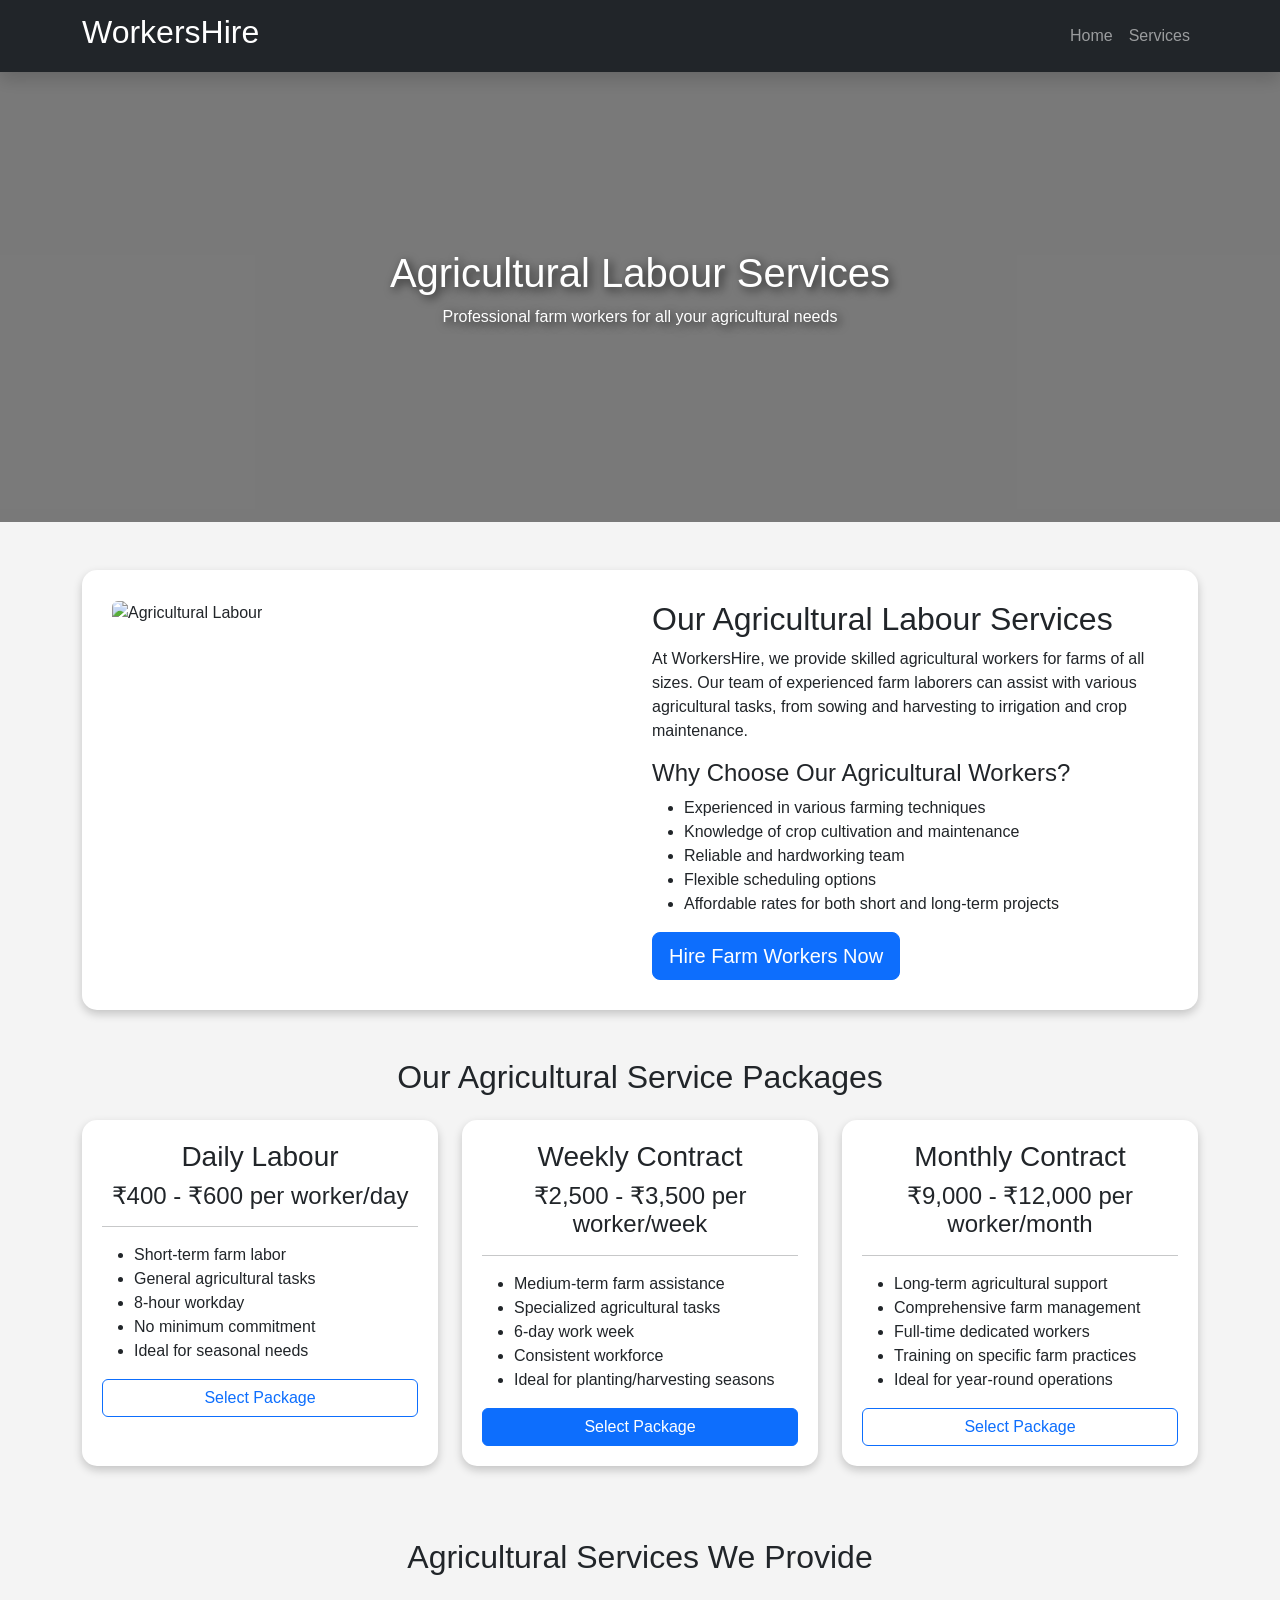
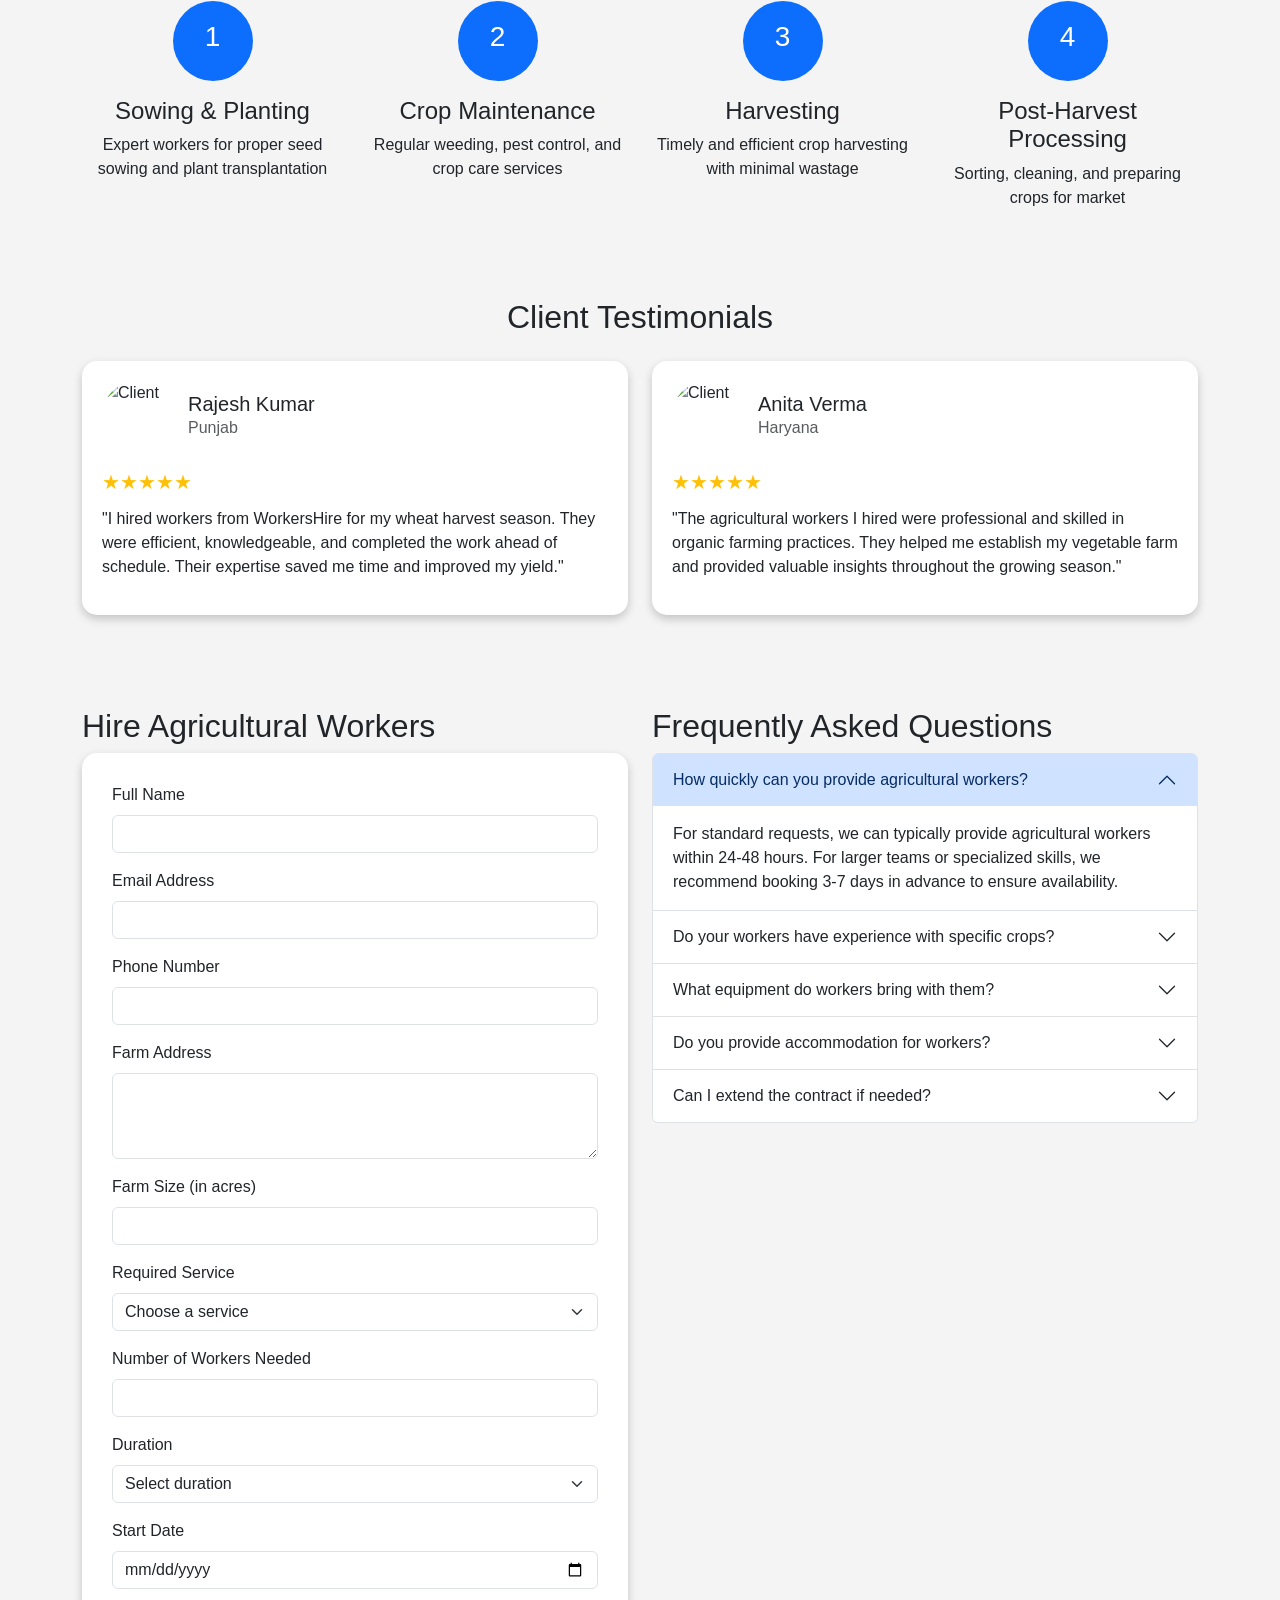
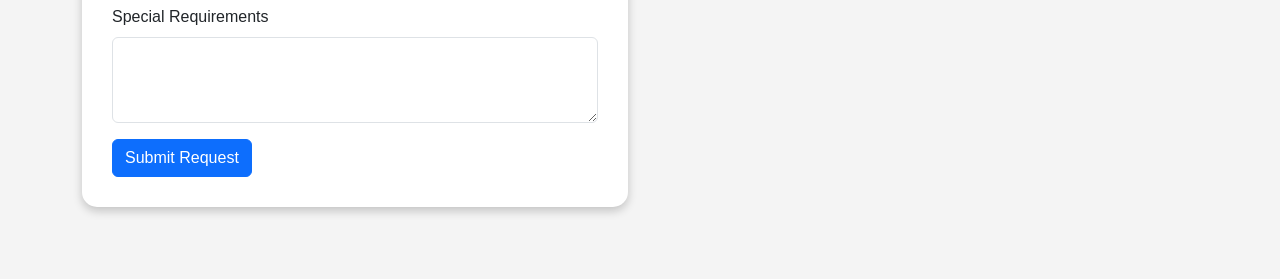
==== frontend/agri_labour.html @ bfa10515 "Chnages on 15 march 2026" ====
<!DOCTYPE html>
<html lang="en">
<head>
    <meta charset="UTF-8">
    <meta name="viewport" content="width=device-width, initial-scale=1.0">
    <title>WorkersHire - Agricultural Labour Services</title>
    <link rel="stylesheet" href="style1.css">
    <link href="https://cdn.jsdelivr.net/npm/bootstrap@5.3.0/dist/css/bootstrap.min.css" rel="stylesheet">
    
    <style>
        body {
            font-family: 'Poppins', sans-serif;
            background-color: #f4f4f4;
        }
        .hero {
            background: url('./images/agri-labour-hero.jpg') no-repeat center center/cover;
            height: 50vh;
            display: flex;
            align-items: center;
            justify-content: center;
            color: white;
            text-align: center;
            text-shadow: 3px 3px 10px rgba(0, 0, 0, 0.7);
            position: relative;
        }
        .hero::after {
            content: '';
            position: absolute;
            top: 0;
            left: 0;
            width: 100%;
            height: 100%;
            background: rgba(0, 0, 0, 0.5);
        }
        .hero .container {
            position: relative;
            z-index: 2;
        }
        .service-detail {
            border-radius: 15px;
            box-shadow: 0px 4px 10px rgba(0, 0, 0, 0.2);
            padding: 30px;
            background: white;
            margin-bottom: 30px;
        }
        .package-card {
            border-radius: 15px;
            box-shadow: 0px 4px 10px rgba(0, 0, 0, 0.2);
            padding: 20px;
            transition: 0.3s;
            background: white;
            text-align: center;
            height: 100%;
        }
        .package-card:hover {
            transform: scale(1.05);
            box-shadow: 0px 6px 15px rgba(0, 0, 0, 0.3);
        }
        .testimonial-card {
            border-radius: 15px;
            box-shadow: 0px 4px 10px rgba(0, 0, 0, 0.2);
            padding: 20px;
            background: white;
            margin-bottom: 20px;
        }
        .testimonial-card img {
            width: 70px;
            height: 70px;
            border-radius: 50%;
            object-fit: cover;
        }
        .rating {
            color: #ffc107;
            font-size: 20px;
            margin: 10px 0;
        }
        .form-container {
            border-radius: 15px;
            box-shadow: 0px 4px 10px rgba(0, 0, 0, 0.2);
            padding: 30px;
            background: white;
        }
    </style>
</head>
<body>
    <nav class="navbar navbar-expand-lg navbar-dark bg-dark shadow">
        <div class="container">
            <a class="navbar-brand" href="#"><h2>WorkersHire</h2></a>
            <button class="navbar-toggler" type="button" data-bs-toggle="collapse" data-bs-target="#navbarNav">
                <span class="navbar-toggler-icon"></span>
            </button>
            <div class="collapse navbar-collapse" id="navbarNav">
                <ul class="navbar-nav ms-auto">
                    <li class="nav-item"><a class="nav-link" href="./index.html">Home</a></li>
                    <li class="nav-item"><a class="nav-link" href="./services.html">Services</a></li>
                </ul>
            </div>
        </div>
    </nav>

    <header class="hero">
        <div class="container">
            <h1>Agricultural Labour Services</h1>
            <p>Professional farm workers for all your agricultural needs</p>
        </div>
    </header>

    <section class="container my-5">
        <div class="service-detail">
            <div class="row">
                <div class="col-md-6">
                    <img src="../images/agri_labour.png" alt="Agricultural Labour" class="img-fluid rounded">
                </div>
                <div class="col-md-6">
                    <h2>Our Agricultural Labour Services</h2>
                    <p>At WorkersHire, we provide skilled agricultural workers for farms of all sizes. Our team of experienced farm laborers can assist with various agricultural tasks, from sowing and harvesting to irrigation and crop maintenance.</p>
                    <h4>Why Choose Our Agricultural Workers?</h4>
                    <ul>
                        <li>Experienced in various farming techniques</li>
                        <li>Knowledge of crop cultivation and maintenance</li>
                        <li>Reliable and hardworking team</li>
                        <li>Flexible scheduling options</li>
                        <li>Affordable rates for both short and long-term projects</li>
                    </ul>
                    <button class="btn btn-primary btn-lg" onclick="window.location.href='#target-section'">Hire Farm Workers Now</button>
                </div>
            </div>
        </div>
    </section>

    <section class="container my-5">
        <h2 class="text-center mb-4">Our Agricultural Service Packages</h2>
        <div class="row">
            <div class="col-md-4 mb-4">
                <div class="package-card">
                    <h3>Daily Labour</h3>
                    <h4>₹400 - ₹600 per worker/day</h4>
                    <hr>
                    <ul class="text-start">
                        <li>Short-term farm labor</li>
                        <li>General agricultural tasks</li>
                        <li>8-hour workday</li>
                        <li>No minimum commitment</li>
                        <li>Ideal for seasonal needs</li>
                    </ul>
                    <button class="btn btn-outline-primary w-100" onclick="window.location.href='#target-section'">Select Package</button>
                </div>
            </div>
            <div class="col-md-4 mb-4">
                <div class="package-card">
                    <h3>Weekly Contract</h3>
                    <h4>₹2,500 - ₹3,500 per worker/week</h4>
                    <hr>
                    <ul class="text-start">
                        <li>Medium-term farm assistance</li>
                        <li>Specialized agricultural tasks</li>
                        <li>6-day work week</li>
                        <li>Consistent workforce</li>
                        <li>Ideal for planting/harvesting seasons</li>
                    </ul>
                    <button class="btn btn-primary w-100" onclick="window.location.href='#target-section'">Select Package</button>
                </div>
            </div>
            <div class="col-md-4 mb-4">
                <div class="package-card">
                    <h3>Monthly Contract</h3>
                    <h4>₹9,000 - ₹12,000 per worker/month</h4>
                    <hr>
                    <ul class="text-start">
                        <li>Long-term agricultural support</li>
                        <li>Comprehensive farm management</li>
                        <li>Full-time dedicated workers</li>
                        <li>Training on specific farm practices</li>
                        <li>Ideal for year-round operations</li>
                    </ul>
                    <button class="btn btn-outline-primary w-100" onclick="window.location.href='#target-section'">Select Package</button>
                </div>
            </div>
        </div>
    </section>

    <section class="container my-5">
        <h2 class="text-center mb-4">Agricultural Services We Provide</h2>
        <div class="row">
            <div class="col-md-3 text-center mb-4">
                <div class="bg-primary text-white rounded-circle d-inline-flex justify-content-center align-items-center mb-3" style="width: 80px; height: 80px;">
                    <h3>1</h3>
                </div>
                <h4>Sowing & Planting</h4>
                <p>Expert workers for proper seed sowing and plant transplantation</p>
            </div>
            <div class="col-md-3 text-center mb-4">
                <div class="bg-primary text-white rounded-circle d-inline-flex justify-content-center align-items-center mb-3" style="width: 80px; height: 80px;">
                    <h3>2</h3>
                </div>
                <h4>Crop Maintenance</h4>
                <p>Regular weeding, pest control, and crop care services</p>
            </div>
            <div class="col-md-3 text-center mb-4">
                <div class="bg-primary text-white rounded-circle d-inline-flex justify-content-center align-items-center mb-3" style="width: 80px; height: 80px;">
                    <h3>3</h3>
                </div>
                <h4>Harvesting</h4>
                <p>Timely and efficient crop harvesting with minimal wastage</p>
            </div>
            <div class="col-md-3 text-center mb-4">
                <div class="bg-primary text-white rounded-circle d-inline-flex justify-content-center align-items-center mb-3" style="width: 80px; height: 80px;">
                    <h3>4</h3>
                </div>
                <h4>Post-Harvest Processing</h4>
                <p>Sorting, cleaning, and preparing crops for market</p>
            </div>
        </div>
    </section>

    <section class="container my-5">
        <h2 class="text-center mb-4">Client Testimonials</h2>
        <div class="row">
            <div class="col-md-6 mb-4">
                <div class="testimonial-card">
                    <div class="d-flex align-items-center mb-3">
                        <img src="../images/male.svg" alt="Client" class="me-3">
                        <div>
                            <h5 class="mb-0">Rajesh Kumar</h5>
                            <p class="text-muted mb-0">Punjab</p>
                        </div>
                    </div>
                    <div class="rating">★★★★★</div>
                    <p>"I hired workers from WorkersHire for my wheat harvest season. They were efficient, knowledgeable, and completed the work ahead of schedule. Their expertise saved me time and improved my yield."</p>
                </div>
            </div>
            <div class="col-md-6 mb-4">
                <div class="testimonial-card">
                    <div class="d-flex align-items-center mb-3">
                        <img src="../images/female.svg" alt="Client" class="me-3">
                        <div>
                            <h5 class="mb-0">Anita Verma</h5>
                            <p class="text-muted mb-0">Haryana</p>
                        </div>
                    </div>
                    <div class="rating">★★★★★</div>
                    <p>"The agricultural workers I hired were professional and skilled in organic farming practices. They helped me establish my vegetable farm and provided valuable insights throughout the growing season."</p>
                </div>
            </div>
        </div>
    </section>

    <section class="container my-5" id="target-section">
        <div class="row">
            <div class="col-md-6 mb-4">
                <h2>Hire Agricultural Workers</h2>
                <div class="form-container">
                    <form>
                        <div class="mb-3">
                            <label for="name" class="form-label">Full Name</label>
                            <input type="text" class="form-control" id="name" required>
                        </div>
                        <div class="mb-3">
                            <label for="email" class="form-label">Email Address</label>
                            <input type="email" class="form-control" id="email" required>
                        </div>
                        <div class="mb-3">
                            <label for="phone" class="form-label">Phone Number</label>
                            <input type="tel" class="form-control" id="phone" required>
                        </div>
                        <div class="mb-3">
                            <label for="farm_address" class="form-label">Farm Address</label>
                            <textarea class="form-control" id="farm_address" rows="3" required></textarea>
                        </div>
                        <div class="mb-3">
                            <label for="farm_size" class="form-label">Farm Size (in acres)</label>
                            <input type="number" class="form-control" id="farm_size" required>
                        </div>
                        <div class="mb-3">
                            <label for="service" class="form-label">Required Service</label>
                            <select class="form-select" id="service" required>
                                <option selected disabled value="">Choose a service</option>
                                <option>Sowing & Planting</option>
                                <option>Crop Maintenance</option>
                                <option>Irrigation Management</option>
                                <option>Harvesting</option>
                                <option>Post-Harvest Processing</option>
                                <option>Other Agricultural Tasks</option>
                            </select>
                        </div>
                        <div class="mb-3">
                            <label for="workers" class="form-label">Number of Workers Needed</label>
                            <input type="number" class="form-control" id="workers" required>
                        </div>
                        <div class="mb-3">
                            <label for="duration" class="form-label">Duration</label>
                            <select class="form-select" id="duration" required>
                                <option selected disabled value="">Select duration</option>
                                <option>Daily (1-7 days)</option>
                                <option>Weekly (1-4 weeks)</option>
                                <option>Monthly (1-12 months)</option>
                                <option>Seasonal Contract</option>
                            </select>
                        </div>
                        <div class="mb-3">
                            <label for="start_date" class="form-label">Start Date</label>
                            <input type="date" class="form-control" id="start_date" min="" required>
                        </div>
                        <div class="mb-3">
                            <label for="special_requirements" class="form-label">Special Requirements</label>
                            <textarea class="form-control" id="special_requirements" rows="3"></textarea>
                        </div>
                        <button type="submit" class="btn btn-primary">Submit Request</button>
                    </form>
                </div>
            </div>
            <div class="col-md-6 mb-4">
                <h2>Frequently Asked Questions</h2>
                <div class="accordion" id="faqAccordion">
                    <div class="accordion-item">
                        <h2 class="accordion-header">
                            <button class="accordion-button" type="button" data-bs-toggle="collapse" data-bs-target="#faq1">
                                How quickly can you provide agricultural workers?
                            </button>
                        </h2>
                        <div id="faq1" class="accordion-collapse collapse show" data-bs-parent="#faqAccordion">
                            <div class="accordion-body">
                                For standard requests, we can typically provide agricultural workers within 24-48 hours. For larger teams or specialized skills, we recommend booking 3-7 days in advance to ensure availability.
                            </div>
                        </div>
                    </div>
                    <div class="accordion-item">
                        <h2 class="accordion-header">
                            <button class="accordion-button collapsed" type="button" data-bs-toggle="collapse" data-bs-target="#faq2">
                                Do your workers have experience with specific crops?
                            </button>
                        </h2>
                        <div id="faq2" class="accordion-collapse collapse" data-bs-parent="#faqAccordion">
                            <div class="accordion-body">
                                Yes, our agricultural workers have experience with various crops including wheat, rice, cotton, pulses, vegetables, fruits, and more. When booking, you can specify the crop type, and we'll match workers with relevant experience.
                            </div>
                        </div>
                    </div>
                    <div class="accordion-item">
                        <h2 class="accordion-header">
                            <button class="accordion-button collapsed" type="button" data-bs-toggle="collapse" data-bs-target="#faq3">
                                What equipment do workers bring with them?
                            </button>
                        </h2>
                        <div id="faq3" class="accordion-collapse collapse" data-bs-parent="#faqAccordion">
                            <div class="accordion-body">
                                Our workers typically bring basic hand tools for agricultural work. For specialized equipment or machinery, farm owners are expected to provide these tools. Please specify your equipment needs when booking so we can ensure workers are prepared accordingly.
                            </div>
                        </div>
                    </div>
                    <div class="accordion-item">
                        <h2 class="accordion-header">
                            <button class="accordion-button collapsed" type="button" data-bs-toggle="collapse" data-bs-target="#faq4">
                                Do you provide accommodation for workers?
                            </button>
                        </h2>
                        <div id="faq4" class="accordion-collapse collapse" data-bs-parent="#faqAccordion">
                            <div class="accordion-body">
                                For short-term arrangements, farmers typically provide basic on-site accommodation. For longer contracts, we can help arrange accommodation at an additional cost. All accommodation arrangements should be discussed and finalized before the start date.
                            </div>
                        </div>
                    </div>
                    <div class="accordion-item">
                        <h2 class="accordion-header">
                            <button class="accordion-button collapsed" type="button" data-bs-toggle="collapse" data-bs-target="#faq5">
                                Can I extend the contract if needed?
                            </button>
                        </h2>
                        <div id="faq5" class="accordion-collapse collapse" data-bs-parent="#faqAccordion">
                            <div class="accordion-body">
                                Yes, contract extensions are possible subject to worker availability. We recommend requesting extensions at least 3-5 days before the current contract ends to ensure continuity of service.
                            </div>
                        </div>
                    </div>
                </div>
            </div>
        </div>
    </section>

    <script>
        document.querySelector('form').addEventListener('submit', function(e) {
            e.preventDefault();
            
            // Get the selected service
            const serviceSelect = document.getElementById('service');
            const selectedService = serviceSelect.options[serviceSelect.selectedIndex].text;
            
            // Redirect to payment page with the service parameter
            window.location.href = 'payment.html?service=' + encodeURIComponent(selectedService);
        });

        // Set min date to today
        document.addEventListener('DOMContentLoaded', function() {
            const today = new Date().toISOString().split('T')[0];
            document.getElementById('start_date').min = today;
        });
        </script>

    <script src="https://cdn.jsdelivr.net/npm/bootstrap@5.3.0/dist/js/bootstrap.bundle.min.js"></script>
</body>
</html>
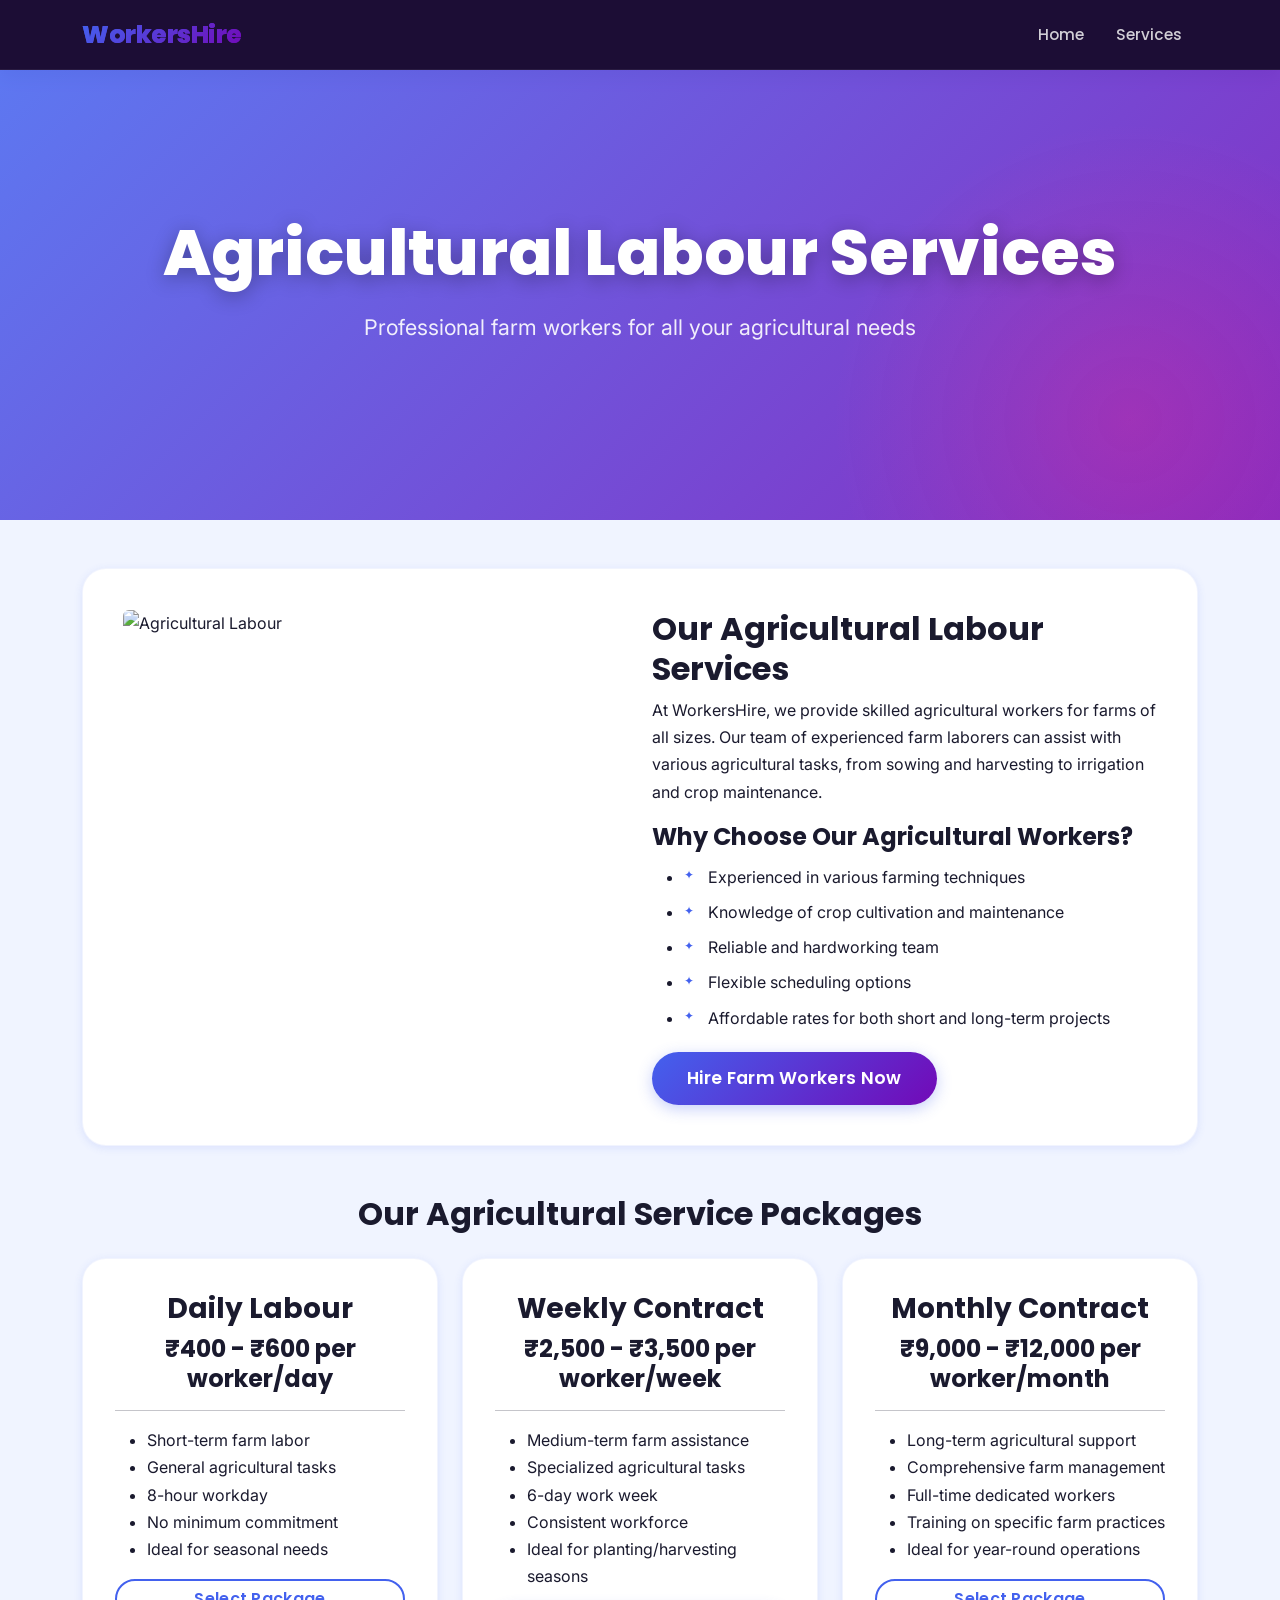
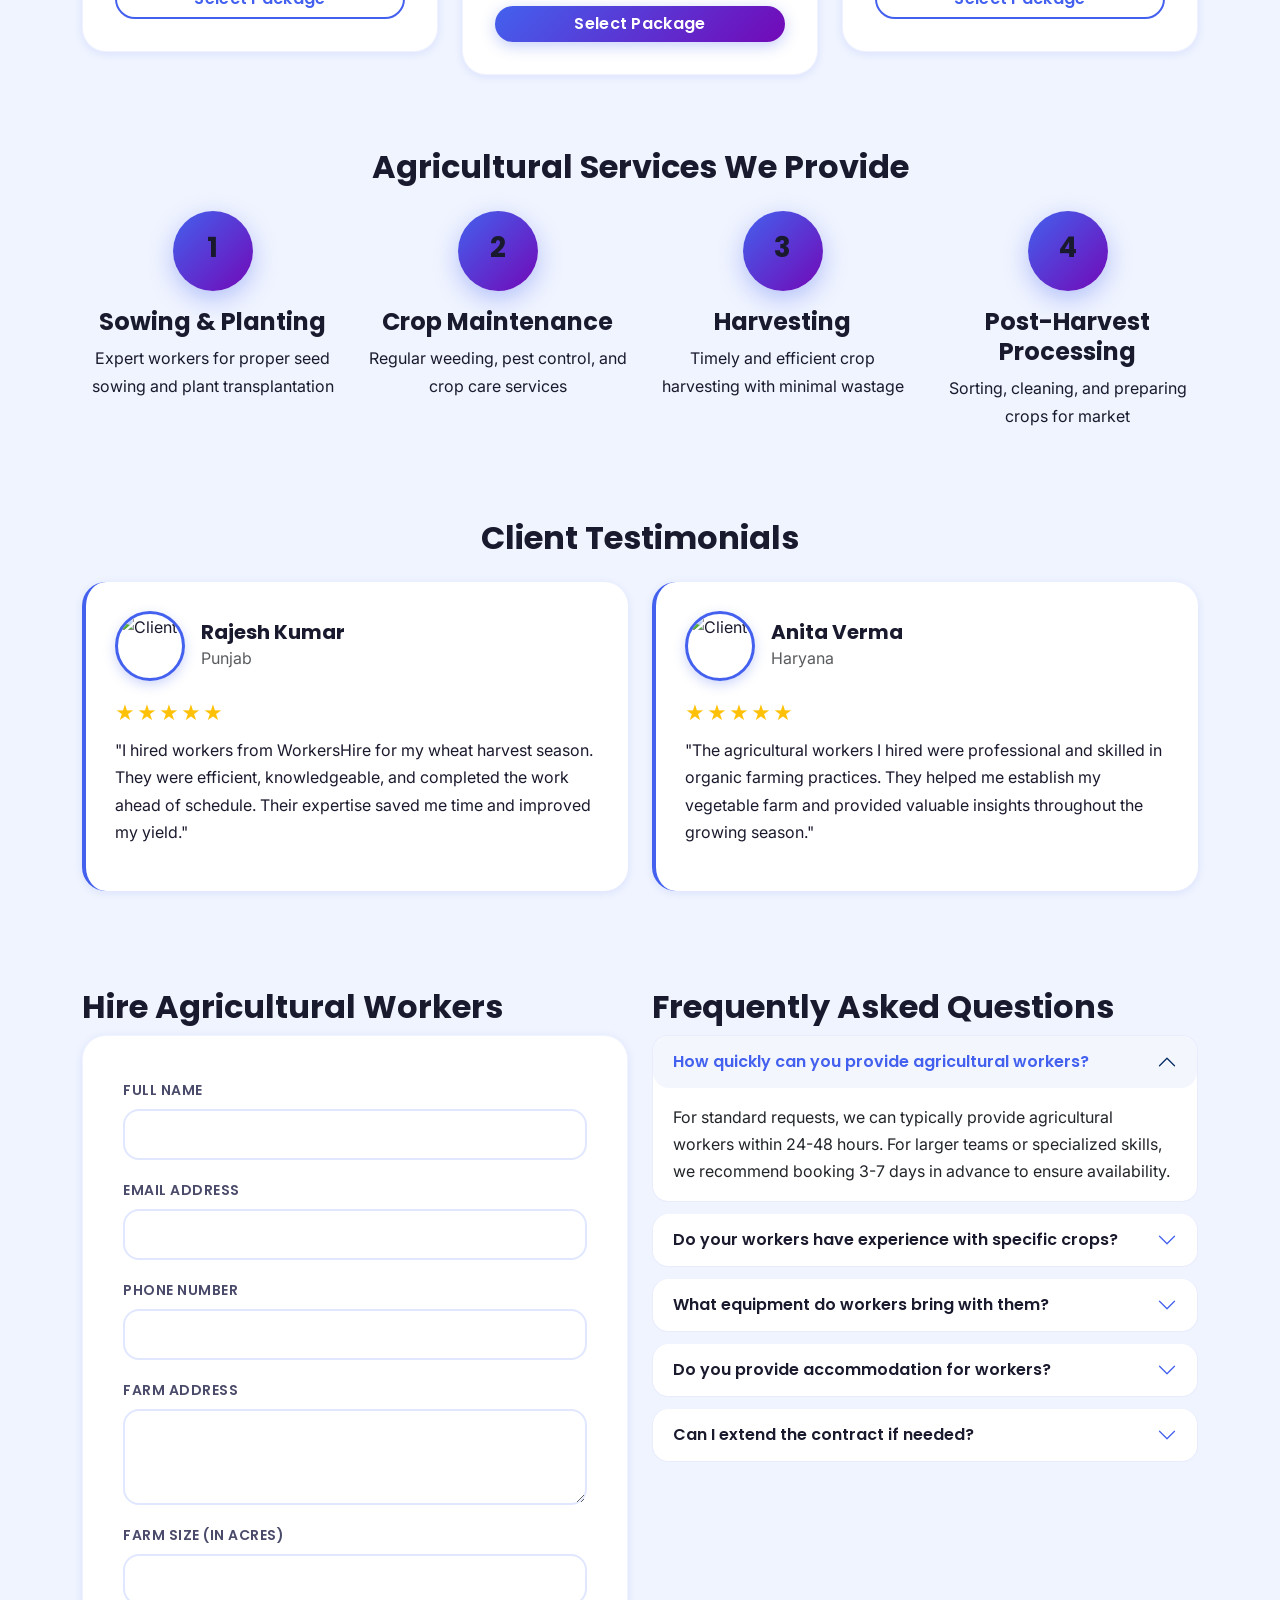
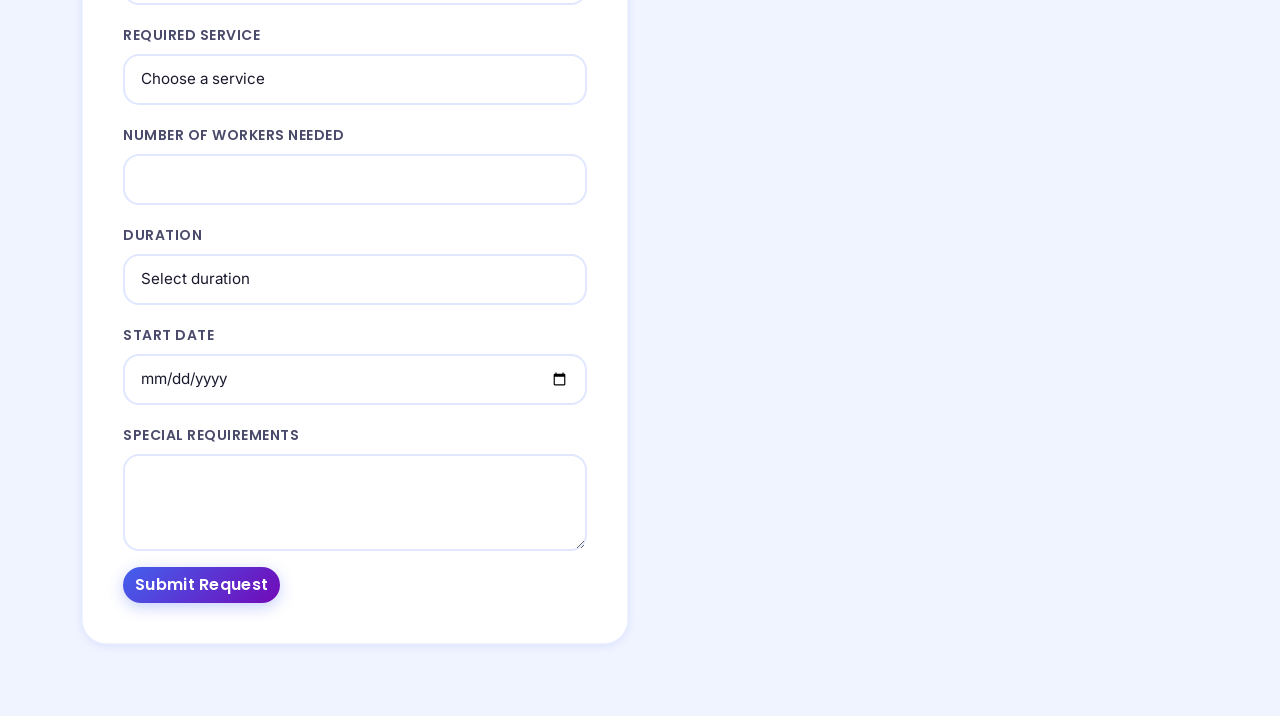
==== commit 8602d954: "feat: comprehensive UI beautification with animations, theme, and proper fonts Co-authored-by: Harsh" ====
--- a/frontend/agri_labour.html
+++ b/frontend/agri_labour.html
@@ -4,88 +4,16 @@
     <meta charset="UTF-8">
     <meta name="viewport" content="width=device-width, initial-scale=1.0">
     <title>WorkersHire - Agricultural Labour Services</title>
+        <link rel="preconnect" href="https://fonts.googleapis.com">
+    <link rel="preconnect" href="https://fonts.gstatic.com" crossorigin>
+    <link href="https://fonts.googleapis.com/css2?family=Inter:wght@300;400;500;600&family=Poppins:wght@400;500;600;700;800&display=swap" rel="stylesheet">
+    <link href="https://cdn.jsdelivr.net/npm/bootstrap@5.3.0/dist/css/bootstrap.min.css" rel="stylesheet">
     <link rel="stylesheet" href="style1.css">
-    <link href="https://cdn.jsdelivr.net/npm/bootstrap@5.3.0/dist/css/bootstrap.min.css" rel="stylesheet">
-    
-    <style>
-        body {
-            font-family: 'Poppins', sans-serif;
-            background-color: #f4f4f4;
-        }
-        .hero {
-            background: url('./images/agri-labour-hero.jpg') no-repeat center center/cover;
-            height: 50vh;
-            display: flex;
-            align-items: center;
-            justify-content: center;
-            color: white;
-            text-align: center;
-            text-shadow: 3px 3px 10px rgba(0, 0, 0, 0.7);
-            position: relative;
-        }
-        .hero::after {
-            content: '';
-            position: absolute;
-            top: 0;
-            left: 0;
-            width: 100%;
-            height: 100%;
-            background: rgba(0, 0, 0, 0.5);
-        }
-        .hero .container {
-            position: relative;
-            z-index: 2;
-        }
-        .service-detail {
-            border-radius: 15px;
-            box-shadow: 0px 4px 10px rgba(0, 0, 0, 0.2);
-            padding: 30px;
-            background: white;
-            margin-bottom: 30px;
-        }
-        .package-card {
-            border-radius: 15px;
-            box-shadow: 0px 4px 10px rgba(0, 0, 0, 0.2);
-            padding: 20px;
-            transition: 0.3s;
-            background: white;
-            text-align: center;
-            height: 100%;
-        }
-        .package-card:hover {
-            transform: scale(1.05);
-            box-shadow: 0px 6px 15px rgba(0, 0, 0, 0.3);
-        }
-        .testimonial-card {
-            border-radius: 15px;
-            box-shadow: 0px 4px 10px rgba(0, 0, 0, 0.2);
-            padding: 20px;
-            background: white;
-            margin-bottom: 20px;
-        }
-        .testimonial-card img {
-            width: 70px;
-            height: 70px;
-            border-radius: 50%;
-            object-fit: cover;
-        }
-        .rating {
-            color: #ffc107;
-            font-size: 20px;
-            margin: 10px 0;
-        }
-        .form-container {
-            border-radius: 15px;
-            box-shadow: 0px 4px 10px rgba(0, 0, 0, 0.2);
-            padding: 30px;
-            background: white;
-        }
-    </style>
 </head>
 <body>
-    <nav class="navbar navbar-expand-lg navbar-dark bg-dark shadow">
+    <nav class="navbar navbar-expand-lg navbar-dark shadow">
         <div class="container">
-            <a class="navbar-brand" href="#"><h2>WorkersHire</h2></a>
+            <a class="navbar-brand" href="index.html"><h2>WorkersHire</h2></a>
             <button class="navbar-toggler" type="button" data-bs-toggle="collapse" data-bs-target="#navbarNav">
                 <span class="navbar-toggler-icon"></span>
             </button>
@@ -98,14 +26,14 @@
         </div>
     </nav>
 
-    <header class="hero">
+    <header class="hero hero-sm">
         <div class="container">
             <h1>Agricultural Labour Services</h1>
             <p>Professional farm workers for all your agricultural needs</p>
         </div>
     </header>
 
-    <section class="container my-5">
+    <section class="container my-5 reveal">
         <div class="service-detail">
             <div class="row">
                 <div class="col-md-6">
@@ -128,7 +56,7 @@
         </div>
     </section>
 
-    <section class="container my-5">
+    <section class="container my-5 reveal">
         <h2 class="text-center mb-4">Our Agricultural Service Packages</h2>
         <div class="row">
             <div class="col-md-4 mb-4">
@@ -179,41 +107,33 @@
         </div>
     </section>
 
-    <section class="container my-5">
+    <section class="container my-5 reveal">
         <h2 class="text-center mb-4">Agricultural Services We Provide</h2>
         <div class="row">
-            <div class="col-md-3 text-center mb-4">
-                <div class="bg-primary text-white rounded-circle d-inline-flex justify-content-center align-items-center mb-3" style="width: 80px; height: 80px;">
-                    <h3>1</h3>
-                </div>
+            <div class="col-md-3 text-center mb-4 process-step reveal">
+                <div class="step-circle"><h3>1</h3></div>
                 <h4>Sowing & Planting</h4>
                 <p>Expert workers for proper seed sowing and plant transplantation</p>
             </div>
-            <div class="col-md-3 text-center mb-4">
-                <div class="bg-primary text-white rounded-circle d-inline-flex justify-content-center align-items-center mb-3" style="width: 80px; height: 80px;">
-                    <h3>2</h3>
-                </div>
+            <div class="col-md-3 text-center mb-4 process-step reveal">
+                <div class="step-circle"><h3>2</h3></div>
                 <h4>Crop Maintenance</h4>
                 <p>Regular weeding, pest control, and crop care services</p>
             </div>
-            <div class="col-md-3 text-center mb-4">
-                <div class="bg-primary text-white rounded-circle d-inline-flex justify-content-center align-items-center mb-3" style="width: 80px; height: 80px;">
-                    <h3>3</h3>
-                </div>
+            <div class="col-md-3 text-center mb-4 process-step reveal">
+                <div class="step-circle"><h3>3</h3></div>
                 <h4>Harvesting</h4>
                 <p>Timely and efficient crop harvesting with minimal wastage</p>
             </div>
-            <div class="col-md-3 text-center mb-4">
-                <div class="bg-primary text-white rounded-circle d-inline-flex justify-content-center align-items-center mb-3" style="width: 80px; height: 80px;">
-                    <h3>4</h3>
-                </div>
+            <div class="col-md-3 text-center mb-4 process-step reveal">
+                <div class="step-circle"><h3>4</h3></div>
                 <h4>Post-Harvest Processing</h4>
                 <p>Sorting, cleaning, and preparing crops for market</p>
             </div>
         </div>
     </section>
 
-    <section class="container my-5">
+    <section class="container my-5 reveal">
         <h2 class="text-center mb-4">Client Testimonials</h2>
         <div class="row">
             <div class="col-md-6 mb-4">
@@ -245,7 +165,7 @@
         </div>
     </section>
 
-    <section class="container my-5" id="target-section">
+    <section class="container my-5 reveal" id="target-section">
         <div class="row">
             <div class="col-md-6 mb-4">
                 <h2>Hire Agricultural Workers</h2>
@@ -397,5 +317,17 @@
         </script>
 
     <script src="https://cdn.jsdelivr.net/npm/bootstrap@5.3.0/dist/js/bootstrap.bundle.min.js"></script>
+
+    <script>
+        window.addEventListener('scroll', () => {
+            document.querySelector('.navbar').classList.toggle('scrolled', window.scrollY > 50);
+        });
+        const observer = new IntersectionObserver((entries) => {
+            entries.forEach(entry => {
+                if (entry.isIntersecting) entry.target.classList.add('revealed');
+            });
+        }, { threshold: 0.1 });
+        document.querySelectorAll('.reveal').forEach(el => observer.observe(el));
+    </script>
 </body>
 </html>
--- a/frontend/style1.css
+++ b/frontend/style1.css
@@ -0,0 +1,1016 @@
+/* ============================================================
+   WorkersHire — Global Design System
+   Fonts: Poppins (headings/UI), Inter (body text)
+   Palette: Blue–Violet gradient primary, warm white backgrounds
+   ============================================================ */
+
+/* ---------- Google Fonts ---------- */
+@import url('https://fonts.googleapis.com/css2?family=Inter:wght@300;400;500;600&family=Poppins:wght@400;500;600;700;800&display=swap');
+
+/* ---------- CSS Variables ---------- */
+:root {
+  --primary:        #4361ee;
+  --primary-dark:   #3a0ca3;
+  --secondary:      #7209b7;
+  --accent:         #f72585;
+  --success:        #06d6a0;
+  --warning:        #ffd166;
+  --danger:         #ef233c;
+
+  --bg-light:       #f0f4ff;
+  --bg-white:       #ffffff;
+  --bg-dark:        #10002b;
+
+  --text-dark:      #1a1a2e;
+  --text-medium:    #4a4a6a;
+  --text-light:     #9a9ab0;
+  --text-white:     #ffffff;
+
+  --shadow-sm:      0 2px 8px rgba(67, 97, 238, 0.12);
+  --shadow-md:      0 8px 24px rgba(67, 97, 238, 0.18);
+  --shadow-lg:      0 20px 50px rgba(67, 97, 238, 0.22);
+  --shadow-glow:    0 0 30px rgba(114, 9, 183, 0.35);
+
+  --radius-sm:      8px;
+  --radius-md:      16px;
+  --radius-lg:      24px;
+  --radius-xl:      36px;
+  --radius-full:    9999px;
+
+  --transition:     0.35s cubic-bezier(0.4, 0, 0.2, 1);
+  --transition-slow:0.6s cubic-bezier(0.4, 0, 0.2, 1);
+
+  --gradient-main:  linear-gradient(135deg, var(--primary) 0%, var(--secondary) 100%);
+  --gradient-warm:  linear-gradient(135deg, #f72585 0%, #7209b7 100%);
+  --gradient-cool:  linear-gradient(135deg, #4cc9f0 0%, #4361ee 100%);
+  --gradient-hero:  linear-gradient(135deg, rgba(67,97,238,0.85) 0%, rgba(114,9,183,0.85) 100%);
+}
+
+/* ---------- Reset & Base ---------- */
+*, *::before, *::after {
+  box-sizing: border-box;
+}
+
+html {
+  scroll-behavior: smooth;
+}
+
+body {
+  font-family: 'Inter', 'Poppins', sans-serif;
+  font-size: 1rem;
+  line-height: 1.7;
+  color: var(--text-dark);
+  background-color: var(--bg-light);
+  overflow-x: hidden;
+}
+
+h1, h2, h3, h4, h5, h6 {
+  font-family: 'Poppins', sans-serif;
+  font-weight: 700;
+  line-height: 1.25;
+  color: var(--text-dark);
+}
+
+a {
+  transition: color var(--transition);
+}
+
+img {
+  max-width: 100%;
+  height: auto;
+}
+
+/* ---------- Keyframe Animations ---------- */
+@keyframes fadeInUp {
+  from { opacity: 0; transform: translateY(30px); }
+  to   { opacity: 1; transform: translateY(0); }
+}
+
+@keyframes fadeInDown {
+  from { opacity: 0; transform: translateY(-30px); }
+  to   { opacity: 1; transform: translateY(0); }
+}
+
+@keyframes fadeInLeft {
+  from { opacity: 0; transform: translateX(-40px); }
+  to   { opacity: 1; transform: translateX(0); }
+}
+
+@keyframes fadeInRight {
+  from { opacity: 0; transform: translateX(40px); }
+  to   { opacity: 1; transform: translateX(0); }
+}
+
+@keyframes scaleIn {
+  from { opacity: 0; transform: scale(0.85); }
+  to   { opacity: 1; transform: scale(1); }
+}
+
+@keyframes float {
+  0%, 100% { transform: translateY(0); }
+  50%       { transform: translateY(-12px); }
+}
+
+@keyframes pulse-glow {
+  0%, 100% { box-shadow: 0 0 0 0 rgba(67, 97, 238, 0.35); }
+  50%       { box-shadow: 0 0 0 16px rgba(67, 97, 238, 0); }
+}
+
+@keyframes shimmer {
+  0%   { background-position: -200% 0; }
+  100% { background-position:  200% 0; }
+}
+
+@keyframes gradientShift {
+  0%   { background-position: 0% 50%; }
+  50%  { background-position: 100% 50%; }
+  100% { background-position: 0% 50%; }
+}
+
+@keyframes rotateIn {
+  from { opacity: 0; transform: rotate(-6deg) scale(0.9); }
+  to   { opacity: 1; transform: rotate(0) scale(1); }
+}
+
+/* ---------- Utility Animation Classes ---------- */
+.animate-fade-up   { animation: fadeInUp   0.7s var(--transition) both; }
+.animate-fade-down { animation: fadeInDown 0.7s var(--transition) both; }
+.animate-fade-left { animation: fadeInLeft 0.7s var(--transition) both; }
+.animate-fade-right{ animation: fadeInRight 0.7s var(--transition) both; }
+.animate-scale     { animation: scaleIn    0.6s var(--transition) both; }
+.animate-float     { animation: float 3s ease-in-out infinite; }
+
+.delay-1 { animation-delay: 0.1s; }
+.delay-2 { animation-delay: 0.2s; }
+.delay-3 { animation-delay: 0.3s; }
+.delay-4 { animation-delay: 0.4s; }
+.delay-5 { animation-delay: 0.5s; }
+.delay-6 { animation-delay: 0.6s; }
+
+/* ---------- Scroll-reveal (JS adds .revealed) ---------- */
+.reveal {
+  opacity: 0;
+  transform: translateY(40px);
+  transition: opacity 0.7s ease, transform 0.7s ease;
+}
+.reveal.revealed {
+  opacity: 1;
+  transform: translateY(0);
+}
+
+/* ---------- Navbar ---------- */
+.navbar {
+  background: rgba(16, 0, 43, 0.95) !important;
+  backdrop-filter: blur(16px);
+  -webkit-backdrop-filter: blur(16px);
+  border-bottom: 1px solid rgba(255, 255, 255, 0.06);
+  padding: 0.85rem 0;
+  transition: background var(--transition), box-shadow var(--transition);
+  box-shadow: 0 2px 20px rgba(0, 0, 0, 0.25);
+}
+
+.navbar.scrolled {
+  background: rgba(16, 0, 43, 0.98) !important;
+  box-shadow: 0 4px 30px rgba(0, 0, 0, 0.4);
+}
+
+.navbar-brand {
+  font-family: 'Poppins', sans-serif;
+  font-size: 1.55rem;
+  font-weight: 800;
+  background: var(--gradient-main);
+  -webkit-background-clip: text;
+  -webkit-text-fill-color: transparent;
+  background-clip: text;
+  letter-spacing: -0.5px;
+  transition: opacity var(--transition);
+}
+
+.navbar-brand:hover {
+  opacity: 0.85;
+}
+
+.navbar-brand h2 {
+  font-size: inherit;
+  font-weight: inherit;
+  margin: 0;
+  background: var(--gradient-main);
+  -webkit-background-clip: text;
+  -webkit-text-fill-color: transparent;
+  background-clip: text;
+}
+
+.nav-link {
+  font-family: 'Poppins', sans-serif;
+  font-weight: 500;
+  font-size: 0.95rem;
+  color: rgba(255, 255, 255, 0.8) !important;
+  padding: 0.5rem 1rem !important;
+  border-radius: var(--radius-full);
+  transition: color var(--transition), background var(--transition);
+  position: relative;
+}
+
+.nav-link::after {
+  content: '';
+  position: absolute;
+  bottom: 4px;
+  left: 50%;
+  transform: translateX(-50%);
+  width: 0;
+  height: 2px;
+  background: var(--gradient-main);
+  border-radius: var(--radius-full);
+  transition: width var(--transition);
+}
+
+.nav-link:hover {
+  color: #fff !important;
+  background: rgba(255, 255, 255, 0.08);
+}
+
+.nav-link:hover::after,
+.nav-link.active::after {
+  width: 60%;
+}
+
+/* Navbar CTA button */
+.navbar .btn-nav-cta {
+  background: var(--gradient-main);
+  color: #fff !important;
+  border: none;
+  border-radius: var(--radius-full);
+  padding: 0.45rem 1.25rem !important;
+  font-weight: 600;
+  transition: transform var(--transition), box-shadow var(--transition), opacity var(--transition);
+}
+
+.navbar .btn-nav-cta::after { display: none; }
+
+.navbar .btn-nav-cta:hover {
+  transform: translateY(-2px);
+  box-shadow: 0 8px 20px rgba(67, 97, 238, 0.4);
+  opacity: 1;
+}
+
+/* ---------- Hero Sections ---------- */
+.hero {
+  position: relative;
+  min-height: 88vh;
+  display: flex;
+  align-items: center;
+  justify-content: center;
+  text-align: center;
+  overflow: hidden;
+  background-size: cover !important;
+  background-position: center !important;
+  background-repeat: no-repeat !important;
+}
+
+.hero::before {
+  content: '';
+  position: absolute;
+  inset: 0;
+  background: var(--gradient-hero);
+  z-index: 1;
+}
+
+/* Animated blob decorations */
+.hero::after {
+  content: '';
+  position: absolute;
+  width: 600px;
+  height: 600px;
+  background: radial-gradient(circle, rgba(247,37,133,0.25) 0%, transparent 70%);
+  bottom: -200px;
+  right: -150px;
+  border-radius: 50%;
+  z-index: 1;
+  animation: float 6s ease-in-out infinite;
+}
+
+.hero .container {
+  position: relative;
+  z-index: 2;
+}
+
+.hero h1 {
+  font-size: clamp(2.2rem, 5vw, 4rem);
+  font-weight: 800;
+  color: #fff;
+  text-shadow: 0 4px 20px rgba(0, 0, 0, 0.3);
+  margin-bottom: 1rem;
+  animation: fadeInDown 0.9s ease both;
+}
+
+.hero p {
+  font-size: clamp(1rem, 2.5vw, 1.35rem);
+  color: rgba(255, 255, 255, 0.9);
+  max-width: 640px;
+  margin: 0 auto 2rem;
+  animation: fadeInUp 0.9s 0.2s ease both;
+}
+
+.hero .btn {
+  animation: scaleIn 0.7s 0.4s ease both;
+}
+
+/* Shorter hero for inner pages */
+.hero-sm {
+  min-height: 50vh;
+}
+
+/* ---------- Buttons ---------- */
+.btn {
+  font-family: 'Poppins', sans-serif;
+  font-weight: 600;
+  border-radius: var(--radius-full);
+  letter-spacing: 0.3px;
+  transition: transform var(--transition), box-shadow var(--transition), opacity var(--transition);
+  position: relative;
+  overflow: hidden;
+}
+
+.btn::before {
+  content: '';
+  position: absolute;
+  top: 0;
+  left: -100%;
+  width: 100%;
+  height: 100%;
+  background: linear-gradient(90deg, transparent, rgba(255,255,255,0.18), transparent);
+  transition: left 0.5s ease;
+}
+
+.btn:hover::before {
+  left: 100%;
+}
+
+.btn:hover {
+  transform: translateY(-3px);
+}
+
+.btn:active {
+  transform: translateY(-1px);
+}
+
+.btn-primary {
+  background: var(--gradient-main);
+  border: none;
+  color: #fff;
+  box-shadow: 0 4px 15px rgba(67, 97, 238, 0.3);
+}
+
+.btn-primary:hover {
+  box-shadow: 0 8px 25px rgba(67, 97, 238, 0.45);
+  background: var(--gradient-main);
+  color: #fff;
+}
+
+.btn-outline-primary {
+  border: 2px solid var(--primary);
+  color: var(--primary);
+  background: transparent;
+}
+
+.btn-outline-primary:hover {
+  background: var(--gradient-main);
+  border-color: transparent;
+  color: #fff;
+  box-shadow: 0 8px 25px rgba(67, 97, 238, 0.35);
+}
+
+.btn-light {
+  background: rgba(255, 255, 255, 0.95);
+  color: var(--primary-dark);
+  font-weight: 700;
+  box-shadow: 0 4px 20px rgba(0, 0, 0, 0.15);
+}
+
+.btn-light:hover {
+  background: #fff;
+  color: var(--primary);
+  box-shadow: 0 10px 30px rgba(0, 0, 0, 0.2);
+}
+
+.btn-success {
+  background: linear-gradient(135deg, #06d6a0, #0096c7);
+  border: none;
+  color: #fff;
+  box-shadow: 0 4px 15px rgba(6, 214, 160, 0.3);
+}
+
+.btn-success:hover {
+  background: linear-gradient(135deg, #05c495, #008ab3);
+  box-shadow: 0 8px 25px rgba(6, 214, 160, 0.45);
+  color: #fff;
+}
+
+.btn-secondary {
+  background: linear-gradient(135deg, #6c757d, #495057);
+  border: none;
+  color: #fff;
+}
+
+.btn-lg {
+  padding: 0.85rem 2.2rem;
+  font-size: 1.1rem;
+}
+
+/* ---------- Cards (service cards, package cards, etc.) ---------- */
+.service-card,
+.package-card,
+.worker-card,
+.stat-card {
+  background: var(--bg-white);
+  border-radius: var(--radius-lg);
+  box-shadow: var(--shadow-sm);
+  transition: transform var(--transition), box-shadow var(--transition);
+  overflow: hidden;
+  border: 1px solid rgba(67, 97, 238, 0.07);
+}
+
+.service-card:hover,
+.package-card:hover,
+.worker-card:hover {
+  transform: translateY(-8px) scale(1.01);
+  box-shadow: var(--shadow-lg);
+  border-color: rgba(67, 97, 238, 0.15);
+}
+
+.service-card img {
+  width: 100%;
+  height: 200px;
+  object-fit: cover;
+  border-radius: var(--radius-md) var(--radius-md) 0 0;
+  transition: transform var(--transition-slow);
+}
+
+.service-card:hover img {
+  transform: scale(1.06);
+}
+
+.service-card h3 {
+  font-size: 1.25rem;
+  font-weight: 700;
+  margin-top: 1rem;
+  color: var(--text-dark);
+}
+
+.package-card {
+  padding: 2rem;
+  text-align: center;
+  position: relative;
+}
+
+.package-card.featured {
+  background: var(--gradient-main);
+  color: #fff;
+  transform: scale(1.04);
+}
+
+.package-card.featured h3,
+.package-card.featured h4,
+.package-card.featured li,
+.package-card.featured p {
+  color: #fff !important;
+}
+
+.package-card.featured .btn {
+  background: rgba(255,255,255,0.2);
+  border: 2px solid rgba(255,255,255,0.7);
+  color: #fff;
+}
+
+.package-card.featured .btn:hover {
+  background: #fff;
+  color: var(--primary);
+}
+
+/* ---------- Section Titles ---------- */
+.section-title {
+  font-size: clamp(1.8rem, 3vw, 2.5rem);
+  font-weight: 800;
+  color: var(--text-dark);
+  margin-bottom: 0.5rem;
+  position: relative;
+  display: inline-block;
+}
+
+.section-title::after {
+  content: '';
+  display: block;
+  width: 60px;
+  height: 4px;
+  background: var(--gradient-main);
+  border-radius: var(--radius-full);
+  margin: 0.6rem auto 0;
+}
+
+.section-subtitle {
+  font-size: 1.05rem;
+  color: var(--text-medium);
+  max-width: 600px;
+  margin: 0 auto 2.5rem;
+}
+
+/* ---------- About Section ---------- */
+.about-section {
+  padding: 80px 0;
+  background: var(--gradient-main);
+  background-size: 200% 200%;
+  animation: gradientShift 8s ease infinite;
+  color: #fff;
+  text-align: center;
+  border-radius: var(--radius-xl);
+  margin: 40px auto;
+  width: 90%;
+  box-shadow: var(--shadow-lg);
+  position: relative;
+  overflow: hidden;
+}
+
+.about-section::before {
+  content: '';
+  position: absolute;
+  width: 400px;
+  height: 400px;
+  background: rgba(255, 255, 255, 0.06);
+  border-radius: 50%;
+  top: -100px;
+  left: -100px;
+  pointer-events: none;
+}
+
+.about-section::after {
+  content: '';
+  position: absolute;
+  width: 300px;
+  height: 300px;
+  background: rgba(255, 255, 255, 0.06);
+  border-radius: 50%;
+  bottom: -80px;
+  right: -80px;
+  pointer-events: none;
+}
+
+.about-section h2 {
+  color: #fff;
+  font-size: 2.4rem;
+  font-weight: 800;
+  margin-bottom: 1rem;
+}
+
+.about-section p {
+  font-size: 1.1rem;
+  color: rgba(255,255,255,0.9);
+  max-width: 780px;
+  margin: 0 auto 1rem;
+}
+
+.about-section .list-group-item {
+  background: rgba(255,255,255,0.1);
+  border: 1px solid rgba(255,255,255,0.15);
+  color: #fff;
+  border-radius: var(--radius-sm);
+  margin-bottom: 0.5rem;
+  font-weight: 500;
+  backdrop-filter: blur(6px);
+  transition: background var(--transition), transform var(--transition);
+}
+
+.about-section .list-group-item:hover {
+  background: rgba(255,255,255,0.18);
+  transform: translateX(6px);
+}
+
+/* ---------- Services Section (home page) ---------- */
+.services-section {
+  padding: 80px 0;
+  text-align: center;
+  border-radius: var(--radius-xl);
+  margin: 40px auto;
+  width: 90%;
+  background: var(--bg-white);
+  box-shadow: var(--shadow-md);
+}
+
+.services-section h2 {
+  font-size: 2.2rem;
+  font-weight: 800;
+  margin-bottom: 0.5rem;
+  background: var(--gradient-main);
+  -webkit-background-clip: text;
+  -webkit-text-fill-color: transparent;
+  background-clip: text;
+}
+
+/* Service buttons on home page */
+.services-section .btn-service {
+  font-family: 'Poppins', sans-serif;
+  font-size: 1rem;
+  font-weight: 600;
+  padding: 1rem 1.2rem;
+  border-radius: var(--radius-md);
+  background: var(--gradient-main);
+  border: none;
+  color: #fff;
+  transition: transform var(--transition), box-shadow var(--transition);
+  box-shadow: var(--shadow-sm);
+  width: 100%;
+}
+
+.services-section .btn-service:hover {
+  transform: translateY(-5px) scale(1.03);
+  box-shadow: var(--shadow-md);
+}
+
+/* Override Bootstrap btn-primary inside services-section */
+.services-section .btn-primary {
+  font-size: 1rem;
+  padding: 1rem 1.2rem;
+  border-radius: var(--radius-md);
+}
+
+/* ---------- Testimonials ---------- */
+.testimonial-card {
+  background: var(--bg-white);
+  border-radius: var(--radius-lg);
+  box-shadow: var(--shadow-sm);
+  padding: 1.8rem;
+  margin-bottom: 1.5rem;
+  border-left: 4px solid var(--primary);
+  transition: transform var(--transition), box-shadow var(--transition);
+}
+
+.testimonial-card:hover {
+  transform: translateY(-5px);
+  box-shadow: var(--shadow-md);
+}
+
+.testimonial-card img {
+  width: 70px;
+  height: 70px;
+  border-radius: 50%;
+  object-fit: cover;
+  border: 3px solid var(--primary);
+  box-shadow: 0 4px 12px rgba(67, 97, 238, 0.25);
+}
+
+.rating {
+  color: #ffc107;
+  font-size: 1.2rem;
+  letter-spacing: 2px;
+  margin: 0.5rem 0;
+}
+
+/* ---------- Service Detail Page ---------- */
+.service-detail {
+  border-radius: var(--radius-lg);
+  box-shadow: var(--shadow-sm);
+  padding: 2.5rem;
+  background: var(--bg-white);
+  margin-bottom: 2rem;
+  border: 1px solid rgba(67, 97, 238, 0.07);
+  transition: box-shadow var(--transition);
+}
+
+.service-detail:hover {
+  box-shadow: var(--shadow-md);
+}
+
+.service-detail ul li {
+  padding: 0.25rem 0;
+  position: relative;
+  padding-left: 1.5rem;
+}
+
+.service-detail ul li::before {
+  content: '✦';
+  position: absolute;
+  left: 0;
+  color: var(--primary);
+  font-size: 0.75rem;
+  top: 0.35rem;
+}
+
+/* ---------- Process Steps ---------- */
+.process-step .step-circle {
+  width: 80px;
+  height: 80px;
+  background: var(--gradient-main);
+  border-radius: 50%;
+  display: flex;
+  align-items: center;
+  justify-content: center;
+  margin: 0 auto 1rem;
+  color: #fff;
+  font-size: 1.6rem;
+  font-weight: 800;
+  box-shadow: 0 8px 24px rgba(67, 97, 238, 0.35);
+  transition: transform var(--transition), box-shadow var(--transition);
+  animation: pulse-glow 2.5s ease-in-out infinite;
+}
+
+.process-step:hover .step-circle {
+  transform: scale(1.12);
+  box-shadow: var(--shadow-glow);
+}
+
+/* ---------- Forms ---------- */
+.form-container {
+  border-radius: var(--radius-lg);
+  box-shadow: var(--shadow-sm);
+  padding: 2.5rem;
+  background: var(--bg-white);
+  border: 1px solid rgba(67, 97, 238, 0.07);
+}
+
+.form-label {
+  font-family: 'Poppins', sans-serif;
+  font-weight: 600;
+  font-size: 0.875rem;
+  color: var(--text-medium);
+  margin-bottom: 0.4rem;
+  text-transform: uppercase;
+  letter-spacing: 0.5px;
+}
+
+.form-control,
+.form-select {
+  border-radius: var(--radius-md);
+  border: 2px solid #e0e7ff;
+  padding: 0.75rem 1rem;
+  font-family: 'Inter', sans-serif;
+  font-size: 0.95rem;
+  color: var(--text-dark);
+  background: var(--bg-white);
+  transition: border-color var(--transition), box-shadow var(--transition), transform var(--transition);
+}
+
+.form-control:focus,
+.form-select:focus {
+  border-color: var(--primary);
+  box-shadow: 0 0 0 4px rgba(67, 97, 238, 0.12);
+  outline: none;
+  transform: translateY(-1px);
+}
+
+.form-control::placeholder {
+  color: var(--text-light);
+}
+
+/* ---------- Login Page Specific ---------- */
+.login-container {
+  background: rgba(255, 255, 255, 0.96) !important;
+  border-radius: var(--radius-xl) !important;
+  box-shadow: var(--shadow-lg) !important;
+  backdrop-filter: blur(20px);
+  -webkit-backdrop-filter: blur(20px);
+  border: 1px solid rgba(255,255,255,0.8);
+}
+
+.login-header h2 {
+  background: var(--gradient-main);
+  -webkit-background-clip: text;
+  -webkit-text-fill-color: transparent;
+  background-clip: text;
+  font-size: 2rem;
+  font-weight: 800;
+}
+
+.role-btn {
+  border-radius: var(--radius-full) !important;
+  font-weight: 600 !important;
+  transition: all var(--transition) !important;
+}
+
+.role-btn.active {
+  background: var(--gradient-main) !important;
+  border-color: transparent !important;
+  color: #fff !important;
+  box-shadow: 0 8px 24px rgba(67, 97, 238, 0.3) !important;
+}
+
+.toggle-link {
+  color: var(--primary) !important;
+  font-weight: 600;
+}
+
+.toggle-link:hover {
+  color: var(--secondary) !important;
+}
+
+/* ---------- Payment Page ---------- */
+.payment-container {
+  border-radius: var(--radius-lg) !important;
+  box-shadow: var(--shadow-md) !important;
+  border: 1px solid rgba(67, 97, 238, 0.07);
+}
+
+.payment-method {
+  border-radius: var(--radius-md) !important;
+  border: 2px solid #e0e7ff !important;
+  transition: all var(--transition) !important;
+}
+
+.payment-method:hover,
+.payment-method.active {
+  border-color: var(--primary) !important;
+  background: rgba(67, 97, 238, 0.05) !important;
+  box-shadow: 0 0 0 3px rgba(67, 97, 238, 0.15) !important;
+}
+
+/* ---------- Workers Dashboard ---------- */
+.dashboard-card {
+  background: var(--bg-white);
+  border-radius: var(--radius-lg);
+  box-shadow: var(--shadow-sm);
+  padding: 1.8rem;
+  transition: transform var(--transition), box-shadow var(--transition);
+  border: 1px solid rgba(67, 97, 238, 0.07);
+  overflow: hidden;
+  position: relative;
+}
+
+.dashboard-card:hover {
+  transform: translateY(-5px);
+  box-shadow: var(--shadow-md);
+}
+
+.dashboard-card .card-icon {
+  width: 60px;
+  height: 60px;
+  border-radius: var(--radius-md);
+  display: flex;
+  align-items: center;
+  justify-content: center;
+  font-size: 1.5rem;
+  background: var(--gradient-main);
+  color: #fff;
+  margin-bottom: 1rem;
+  box-shadow: 0 6px 16px rgba(67, 97, 238, 0.3);
+}
+
+/* ---------- Footer ---------- */
+footer,
+.site-footer {
+  background: linear-gradient(135deg, #10002b 0%, #1a0533 100%) !important;
+  color: rgba(255, 255, 255, 0.85);
+  padding: 2.5rem 0 1.5rem;
+  margin-top: 4rem;
+  position: relative;
+  overflow: hidden;
+}
+
+footer::before {
+  content: '';
+  position: absolute;
+  top: 0;
+  left: 0;
+  right: 0;
+  height: 3px;
+  background: var(--gradient-main);
+}
+
+footer p,
+.site-footer p {
+  color: rgba(255,255,255,0.75);
+  margin: 0;
+  font-size: 0.9rem;
+}
+
+/* ---------- Accordion ---------- */
+.accordion-button {
+  font-family: 'Poppins', sans-serif;
+  font-weight: 600;
+  color: var(--text-dark);
+  background: var(--bg-white);
+  border-radius: var(--radius-md) !important;
+}
+
+.accordion-button:not(.collapsed) {
+  background: rgba(67, 97, 238, 0.06);
+  color: var(--primary);
+  box-shadow: none;
+}
+
+.accordion-button::after {
+  filter: none;
+  background-image: url("data:image/svg+xml,%3csvg xmlns='http://www.w3.org/2000/svg' viewBox='0 0 16 16' fill='%234361ee'%3e%3cpath fill-rule='evenodd' d='M1.646 4.646a.5.5 0 0 1 .708 0L8 10.293l5.646-5.647a.5.5 0 0 1 .708.708l-6 6a.5.5 0 0 1-.708 0l-6-6a.5.5 0 0 1 0-.708z'/%3e%3c/svg%3e");
+}
+
+.accordion-item {
+  border: 1px solid rgba(67, 97, 238, 0.12);
+  border-radius: var(--radius-md) !important;
+  margin-bottom: 0.75rem;
+  overflow: hidden;
+}
+
+/* ---------- Modal ---------- */
+.modal-content {
+  border-radius: var(--radius-lg);
+  border: none;
+  box-shadow: var(--shadow-lg);
+  overflow: hidden;
+}
+
+.modal-header {
+  background: var(--gradient-main);
+  color: #fff;
+  border-bottom: none;
+  padding: 1.25rem 1.5rem;
+}
+
+.modal-title {
+  font-family: 'Poppins', sans-serif;
+  font-weight: 700;
+  color: #fff;
+}
+
+.modal-header .btn-close {
+  filter: brightness(10);
+  opacity: 0.8;
+}
+
+.modal-header .btn-close:hover {
+  opacity: 1;
+}
+
+/* ---------- Badges & Tags ---------- */
+.badge-primary {
+  background: var(--gradient-main);
+  color: #fff;
+  border-radius: var(--radius-full);
+  padding: 0.35rem 0.85rem;
+  font-family: 'Poppins', sans-serif;
+  font-size: 0.78rem;
+  font-weight: 600;
+}
+
+/* ---------- Stat Counters ---------- */
+.stat-number {
+  font-size: 2.5rem;
+  font-weight: 800;
+  background: var(--gradient-main);
+  -webkit-background-clip: text;
+  -webkit-text-fill-color: transparent;
+  background-clip: text;
+}
+
+.stat-label {
+  font-size: 0.9rem;
+  color: var(--text-medium);
+  font-weight: 500;
+}
+
+/* ---------- Loading Shimmer Skeleton ---------- */
+.skeleton {
+  background: linear-gradient(90deg, #e0e7ff 25%, #f0f4ff 50%, #e0e7ff 75%);
+  background-size: 200% 100%;
+  animation: shimmer 1.5s infinite;
+  border-radius: var(--radius-sm);
+}
+
+/* ---------- Scrollbar ---------- */
+::-webkit-scrollbar {
+  width: 8px;
+}
+::-webkit-scrollbar-track {
+  background: #f0f4ff;
+}
+::-webkit-scrollbar-thumb {
+  background: var(--gradient-main);
+  border-radius: 4px;
+}
+::-webkit-scrollbar-thumb:hover {
+  background: var(--primary-dark);
+}
+
+/* ---------- Selection ---------- */
+::selection {
+  background: rgba(67, 97, 238, 0.2);
+  color: var(--primary-dark);
+}
+
+/* ---------- Responsive ---------- */
+@media (max-width: 991px) {
+  .hero { min-height: 70vh; }
+  .about-section, .services-section { width: 95%; }
+  .navbar-nav { padding: 0.75rem 0; }
+  .nav-link::after { display: none; }
+}
+
+@media (max-width: 767px) {
+  .hero { min-height: 60vh; }
+  .hero h1 { font-size: 2rem; }
+  .about-section, .services-section { width: 100%; border-radius: var(--radius-lg); margin: 20px auto; }
+  .service-detail, .form-container { padding: 1.5rem; }
+  .package-card.featured { transform: scale(1); }
+}
+
+@media (max-width: 575px) {
+  body { font-size: 0.95rem; }
+  .btn-lg { padding: 0.75rem 1.5rem; font-size: 1rem; }
+  .section-title { font-size: 1.6rem; }
+}
